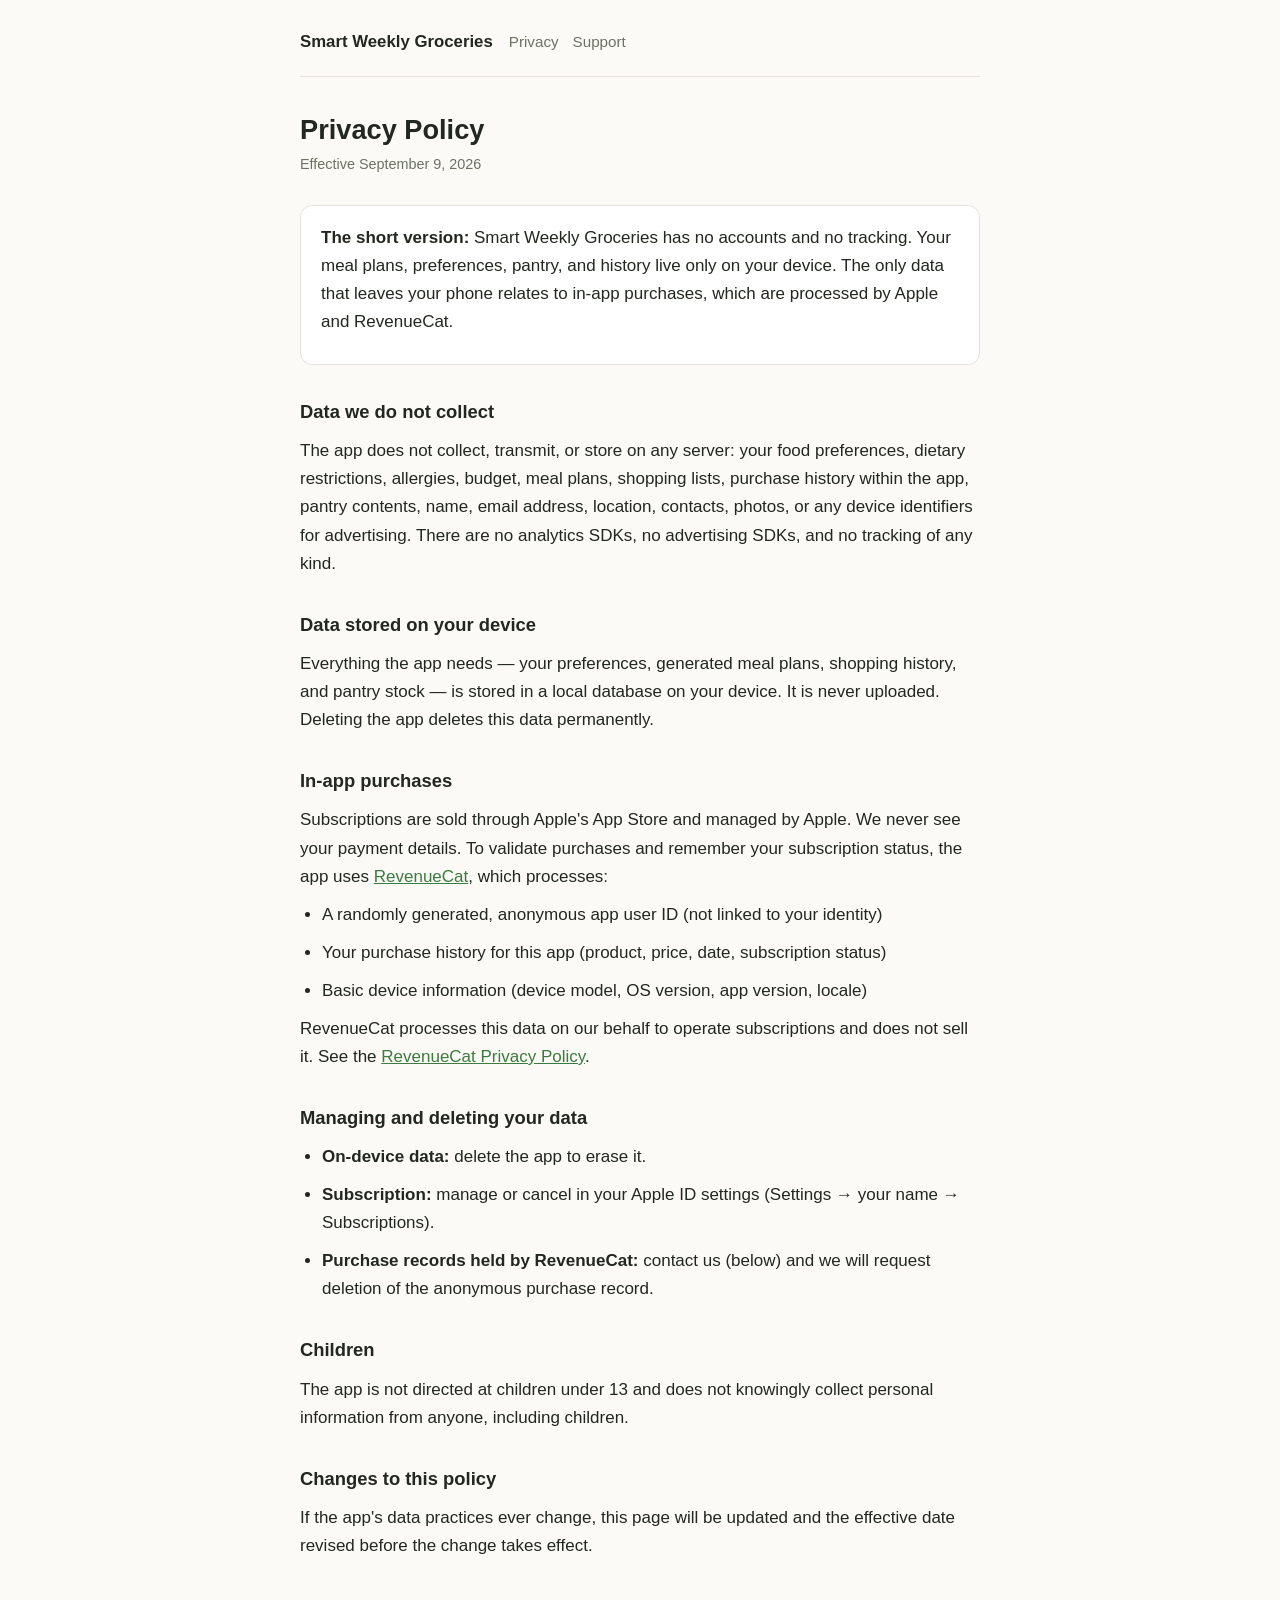
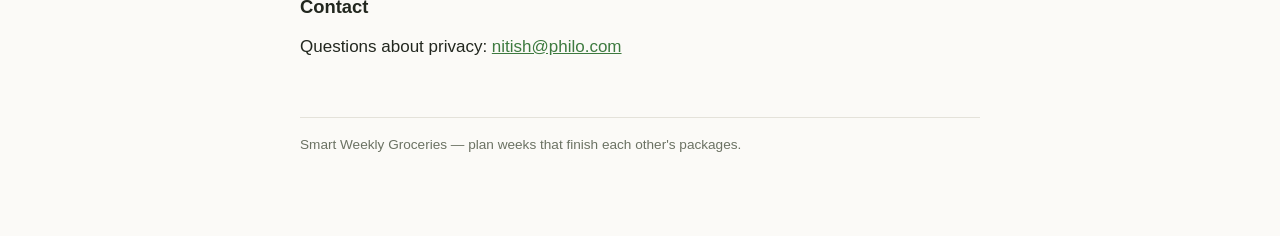
==== privacy/index.html @ e9aa538c "Add privacy policy, support page, and landing page Co-Authored-By: Claude Fable 5 <noreply@anthropic" ====
<!doctype html>
<html lang="en">
<head>
<meta charset="utf-8">
<meta name="viewport" content="width=device-width, initial-scale=1">
<title>Privacy Policy — Smart Weekly Groceries</title>
<link rel="stylesheet" href="../style.css">
</head>
<body>
<header class="site">
  <a class="brand" href="../">Smart Weekly Groceries</a>
  <nav><a href="./">Privacy</a><a href="../support/">Support</a></nav>
</header>
<main>
  <h1>Privacy Policy</h1>
  <p class="updated">Effective September 9, 2026</p>

  <div class="card">
    <p><strong>The short version:</strong> Smart Weekly Groceries has no accounts and no
    tracking. Your meal plans, preferences, pantry, and history live only on your
    device. The only data that leaves your phone relates to in-app purchases, which
    are processed by Apple and RevenueCat.</p>
  </div>

  <h2>Data we do not collect</h2>
  <p>The app does not collect, transmit, or store on any server: your food
  preferences, dietary restrictions, allergies, budget, meal plans, shopping
  lists, purchase history within the app, pantry contents, name, email address,
  location, contacts, photos, or any device identifiers for advertising. There
  are no analytics SDKs, no advertising SDKs, and no tracking of any kind.</p>

  <h2>Data stored on your device</h2>
  <p>Everything the app needs — your preferences, generated meal plans, shopping
  history, and pantry stock — is stored in a local database on your device. It is
  never uploaded. Deleting the app deletes this data permanently.</p>

  <h2>In-app purchases</h2>
  <p>Subscriptions are sold through Apple's App Store and managed by Apple. We
  never see your payment details. To validate purchases and remember your
  subscription status, the app uses
  <a href="https://www.revenuecat.com">RevenueCat</a>, which processes:</p>
  <ul>
    <li>A randomly generated, anonymous app user ID (not linked to your identity)</li>
    <li>Your purchase history for this app (product, price, date, subscription status)</li>
    <li>Basic device information (device model, OS version, app version, locale)</li>
  </ul>
  <p>RevenueCat processes this data on our behalf to operate subscriptions and
  does not sell it. See the
  <a href="https://www.revenuecat.com/privacy">RevenueCat Privacy Policy</a>.</p>

  <h2>Managing and deleting your data</h2>
  <ul>
    <li><strong>On-device data:</strong> delete the app to erase it.</li>
    <li><strong>Subscription:</strong> manage or cancel in your Apple ID settings
      (Settings → your name → Subscriptions).</li>
    <li><strong>Purchase records held by RevenueCat:</strong> contact us (below) and
      we will request deletion of the anonymous purchase record.</li>
  </ul>

  <h2>Children</h2>
  <p>The app is not directed at children under 13 and does not knowingly collect
  personal information from anyone, including children.</p>

  <h2>Changes to this policy</h2>
  <p>If the app's data practices ever change, this page will be updated and the
  effective date revised before the change takes effect.</p>

  <h2>Contact</h2>
  <p>Questions about privacy: <a href="mailto:nitish@philo.com">nitish@philo.com</a></p>
</main>
<footer>Smart Weekly Groceries — plan weeks that finish each other's packages.</footer>
</body>
</html>
---- style.css ----
:root {
  --bg: #fbfaf7;
  --surface: #ffffff;
  --text: #22271f;
  --muted: #6b7263;
  --accent: #3d7a3f;
  --border: #e4e2da;
}
* { box-sizing: border-box; margin: 0; padding: 0; }
body {
  background: var(--bg);
  color: var(--text);
  font: 17px/1.65 -apple-system, BlinkMacSystemFont, "Segoe UI", Roboto, sans-serif;
  padding: 0 20px 80px;
}
main { max-width: 680px; margin: 0 auto; }
header.site {
  max-width: 680px; margin: 0 auto; padding: 28px 0 20px;
  display: flex; align-items: baseline; gap: 16px; flex-wrap: wrap;
  border-bottom: 1px solid var(--border); margin-bottom: 36px;
}
header.site .brand { font-weight: 700; font-size: 1.05rem; color: var(--text); text-decoration: none; }
header.site nav a { color: var(--muted); text-decoration: none; margin-right: 14px; font-size: .95rem; }
header.site nav a:hover { color: var(--accent); }
h1 { font-size: 1.7rem; line-height: 1.25; margin-bottom: 6px; }
.updated { color: var(--muted); font-size: .9rem; margin-bottom: 28px; }
h2 { font-size: 1.15rem; margin: 32px 0 10px; }
p, li { margin-bottom: 10px; }
ul { padding-left: 22px; }
a { color: var(--accent); }
.card {
  background: var(--surface); border: 1px solid var(--border);
  border-radius: 12px; padding: 18px 20px; margin: 18px 0;
}
footer { max-width: 680px; margin: 56px auto 0; color: var(--muted); font-size: .85rem; border-top: 1px solid var(--border); padding-top: 16px; }
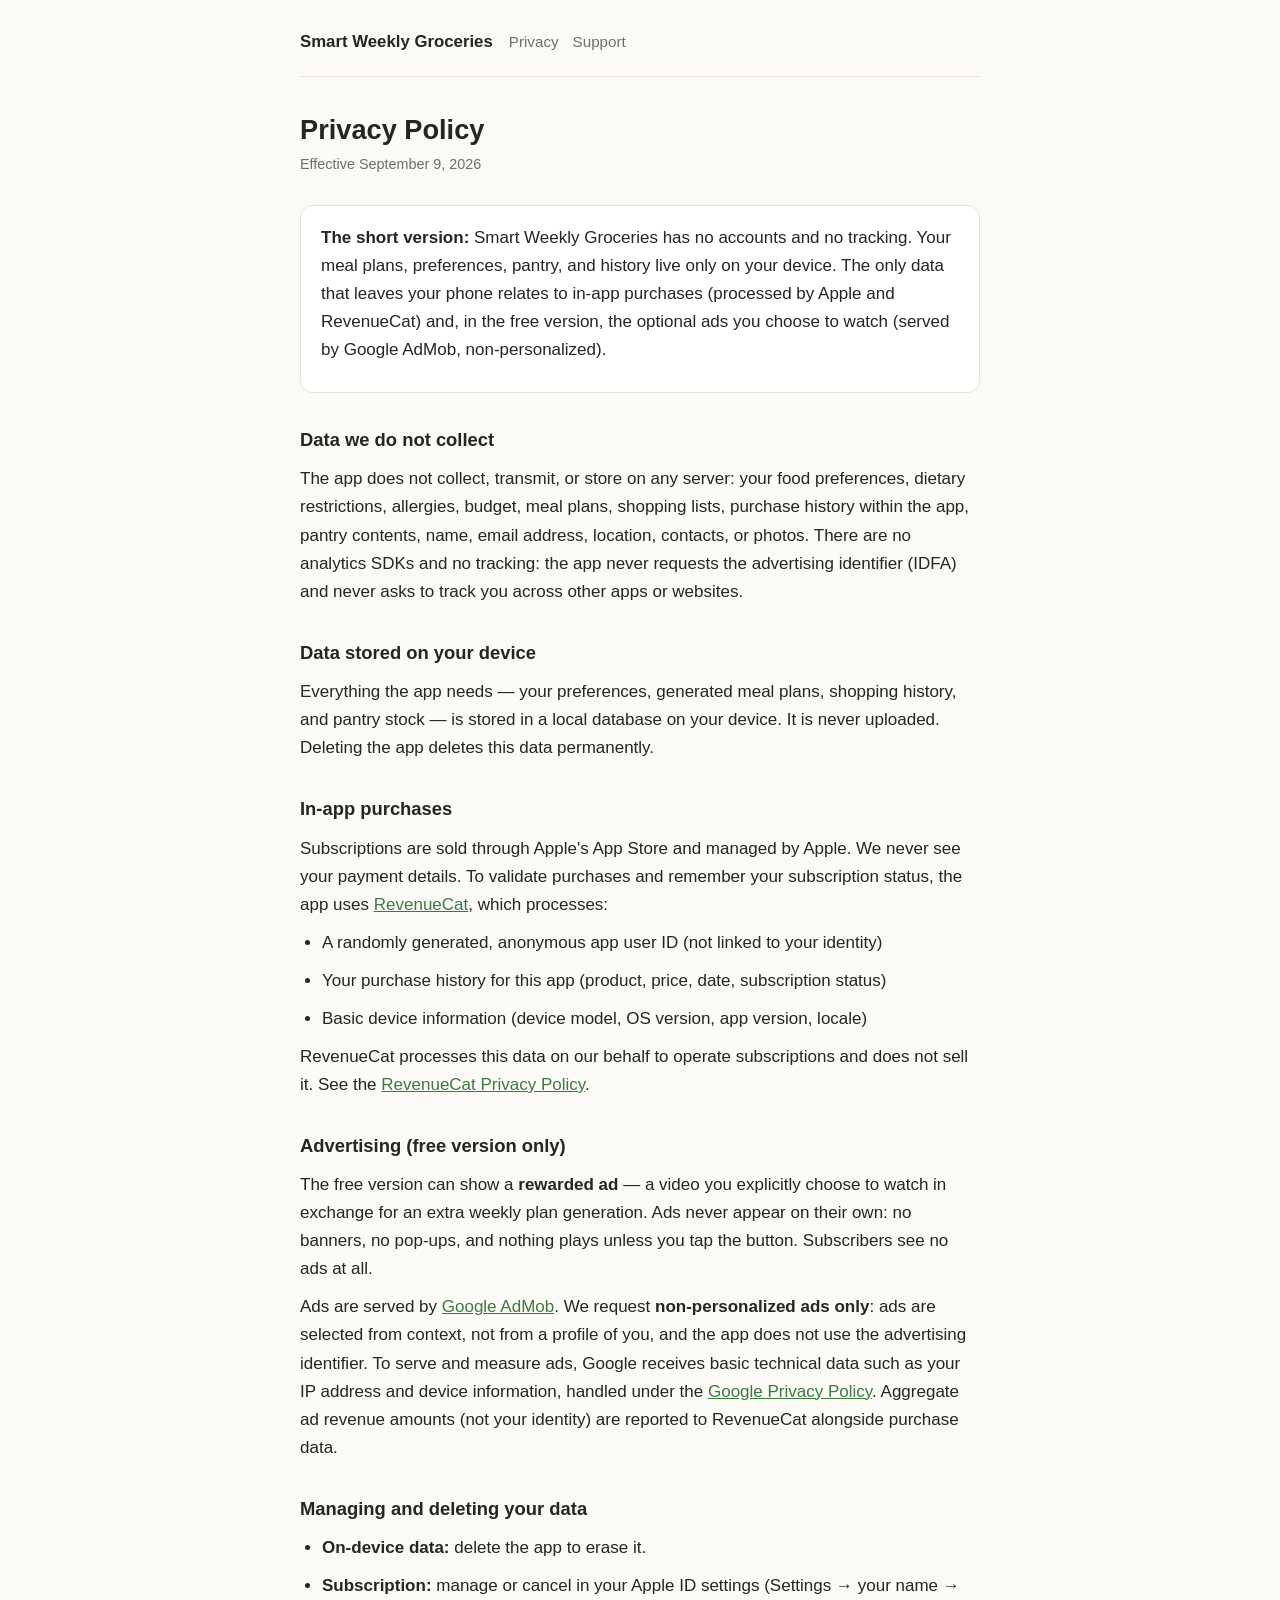
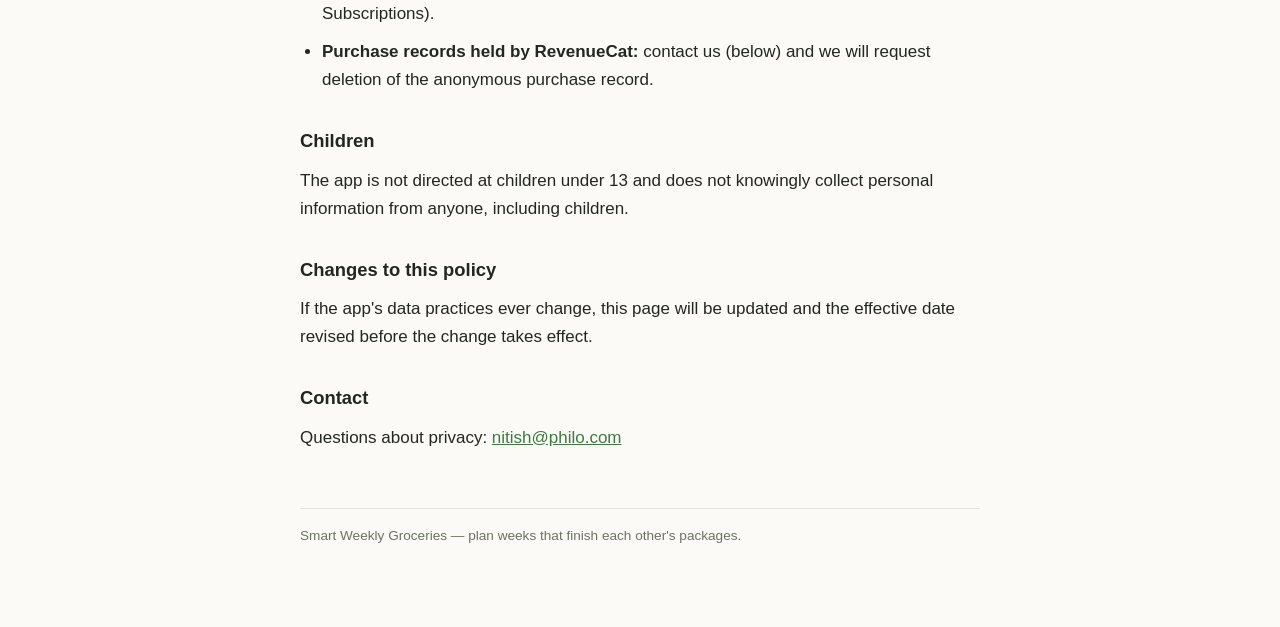
==== commit 04bb7c9c: "Cover rewarded non-personalized ads in privacy policy and FAQ Co-Authored-By: Claude Fable 5 <norepl" ====
--- a/privacy/index.html
+++ b/privacy/index.html
@@ -18,16 +18,18 @@
   <div class="card">
     <p><strong>The short version:</strong> Smart Weekly Groceries has no accounts and no
     tracking. Your meal plans, preferences, pantry, and history live only on your
-    device. The only data that leaves your phone relates to in-app purchases, which
-    are processed by Apple and RevenueCat.</p>
+    device. The only data that leaves your phone relates to in-app purchases
+    (processed by Apple and RevenueCat) and, in the free version, the optional
+    ads you choose to watch (served by Google AdMob, non-personalized).</p>
   </div>
 
   <h2>Data we do not collect</h2>
   <p>The app does not collect, transmit, or store on any server: your food
   preferences, dietary restrictions, allergies, budget, meal plans, shopping
   lists, purchase history within the app, pantry contents, name, email address,
-  location, contacts, photos, or any device identifiers for advertising. There
-  are no analytics SDKs, no advertising SDKs, and no tracking of any kind.</p>
+  location, contacts, or photos. There are no analytics SDKs and no tracking:
+  the app never requests the advertising identifier (IDFA) and never asks to
+  track you across other apps or websites.</p>
 
   <h2>Data stored on your device</h2>
   <p>Everything the app needs — your preferences, generated meal plans, shopping
@@ -47,6 +49,20 @@
   <p>RevenueCat processes this data on our behalf to operate subscriptions and
   does not sell it. See the
   <a href="https://www.revenuecat.com/privacy">RevenueCat Privacy Policy</a>.</p>
+
+  <h2>Advertising (free version only)</h2>
+  <p>The free version can show a <strong>rewarded ad</strong> — a video you
+  explicitly choose to watch in exchange for an extra weekly plan generation.
+  Ads never appear on their own: no banners, no pop-ups, and nothing plays
+  unless you tap the button. Subscribers see no ads at all.</p>
+  <p>Ads are served by <a href="https://support.google.com/admob">Google
+  AdMob</a>. We request <strong>non-personalized ads only</strong>: ads are
+  selected from context, not from a profile of you, and the app does not use
+  the advertising identifier. To serve and measure ads, Google receives basic
+  technical data such as your IP address and device information, handled under
+  the <a href="https://policies.google.com/privacy">Google Privacy
+  Policy</a>. Aggregate ad revenue amounts (not your identity) are reported to
+  RevenueCat alongside purchase data.</p>
 
   <h2>Managing and deleting your data</h2>
   <ul>
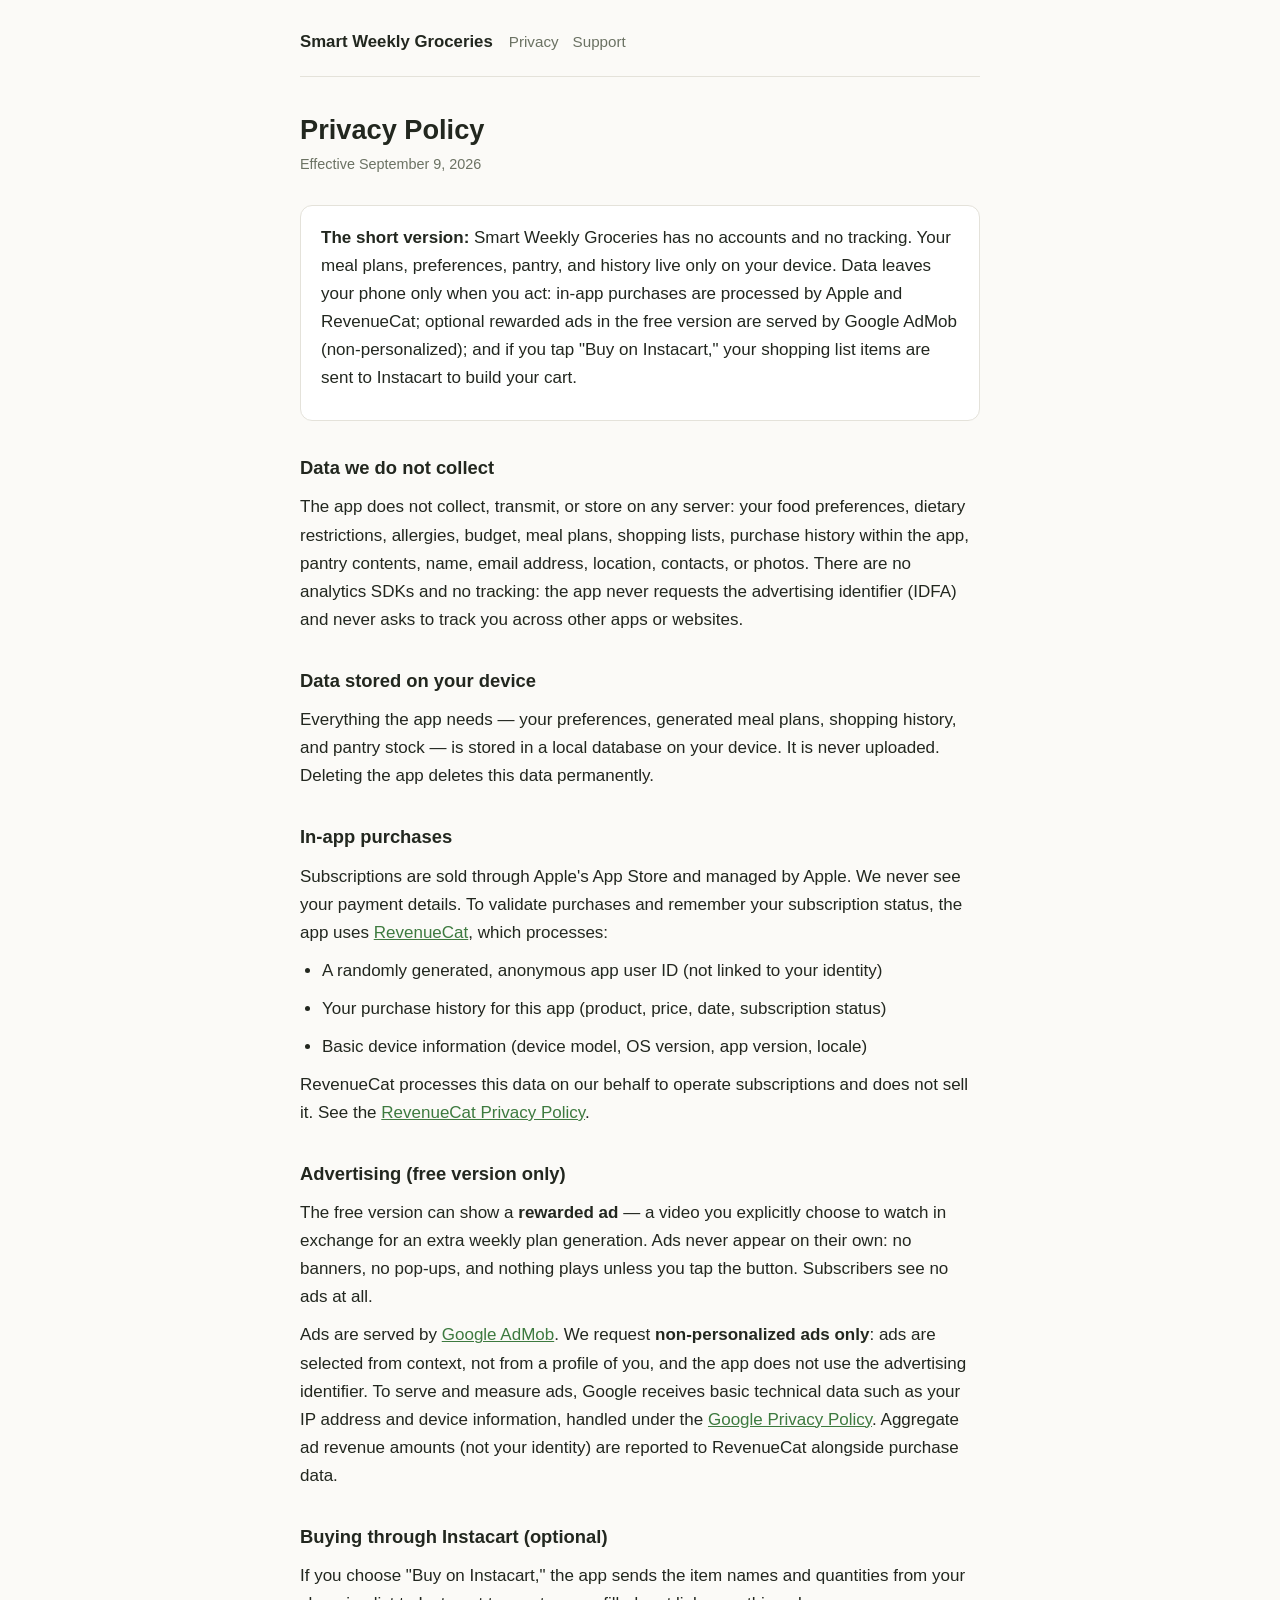
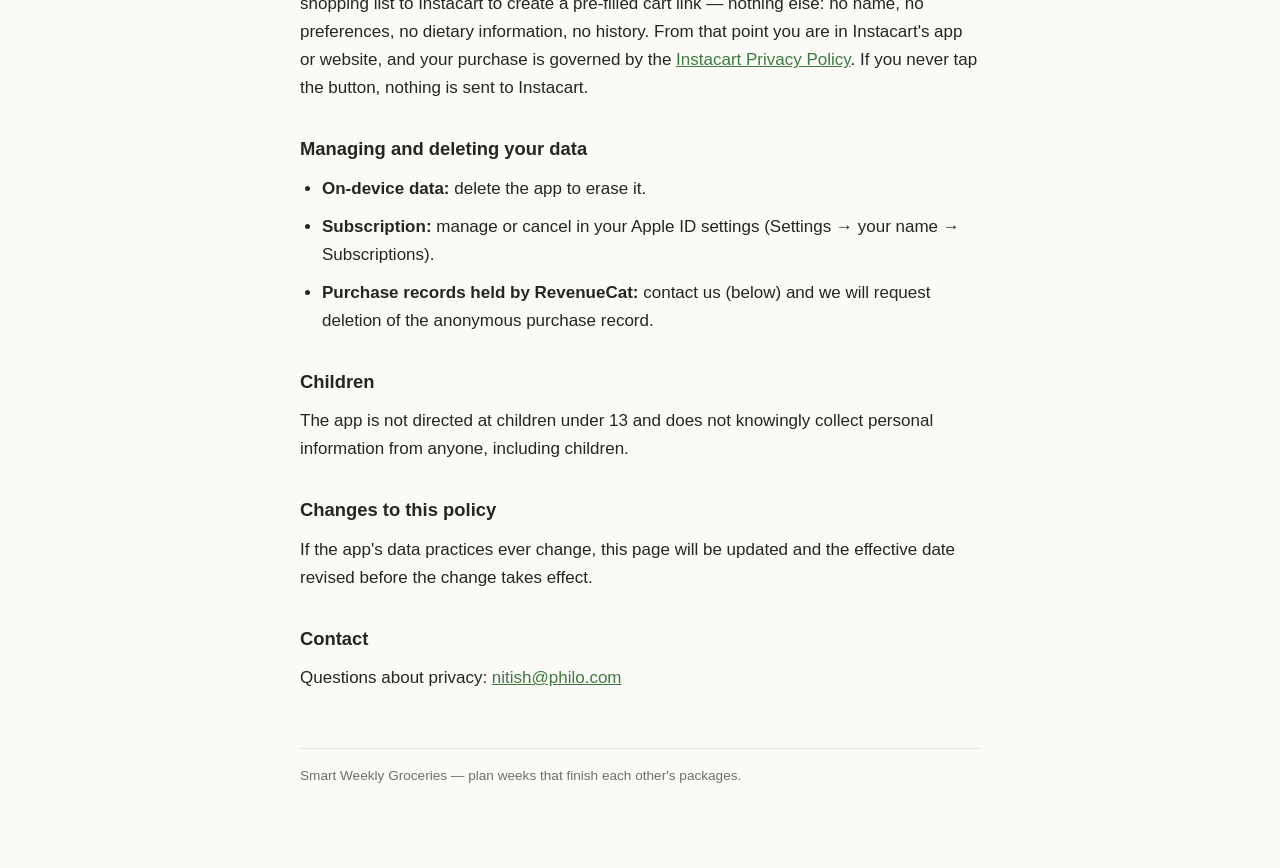
==== commit 8f16a7bf: "Disclose Instacart shopping-list sharing in privacy policy" ====
--- a/privacy/index.html
+++ b/privacy/index.html
@@ -18,9 +18,11 @@
   <div class="card">
     <p><strong>The short version:</strong> Smart Weekly Groceries has no accounts and no
     tracking. Your meal plans, preferences, pantry, and history live only on your
-    device. The only data that leaves your phone relates to in-app purchases
-    (processed by Apple and RevenueCat) and, in the free version, the optional
-    ads you choose to watch (served by Google AdMob, non-personalized).</p>
+    device. Data leaves your phone only when you act: in-app purchases are
+    processed by Apple and RevenueCat; optional rewarded ads in the free
+    version are served by Google AdMob (non-personalized); and if you tap
+    "Buy on Instacart," your shopping list items are sent to Instacart to
+    build your cart.</p>
   </div>
 
   <h2>Data we do not collect</h2>
@@ -64,6 +66,15 @@
   Policy</a>. Aggregate ad revenue amounts (not your identity) are reported to
   RevenueCat alongside purchase data.</p>
 
+  <h2>Buying through Instacart (optional)</h2>
+  <p>If you choose "Buy on Instacart," the app sends the item names and
+  quantities from your shopping list to Instacart to create a pre-filled cart
+  link — nothing else: no name, no preferences, no dietary information, no
+  history. From that point you are in Instacart's app or website, and your
+  purchase is governed by the
+  <a href="https://www.instacart.com/privacy">Instacart Privacy Policy</a>.
+  If you never tap the button, nothing is sent to Instacart.</p>
+
   <h2>Managing and deleting your data</h2>
   <ul>
     <li><strong>On-device data:</strong> delete the app to erase it.</li>
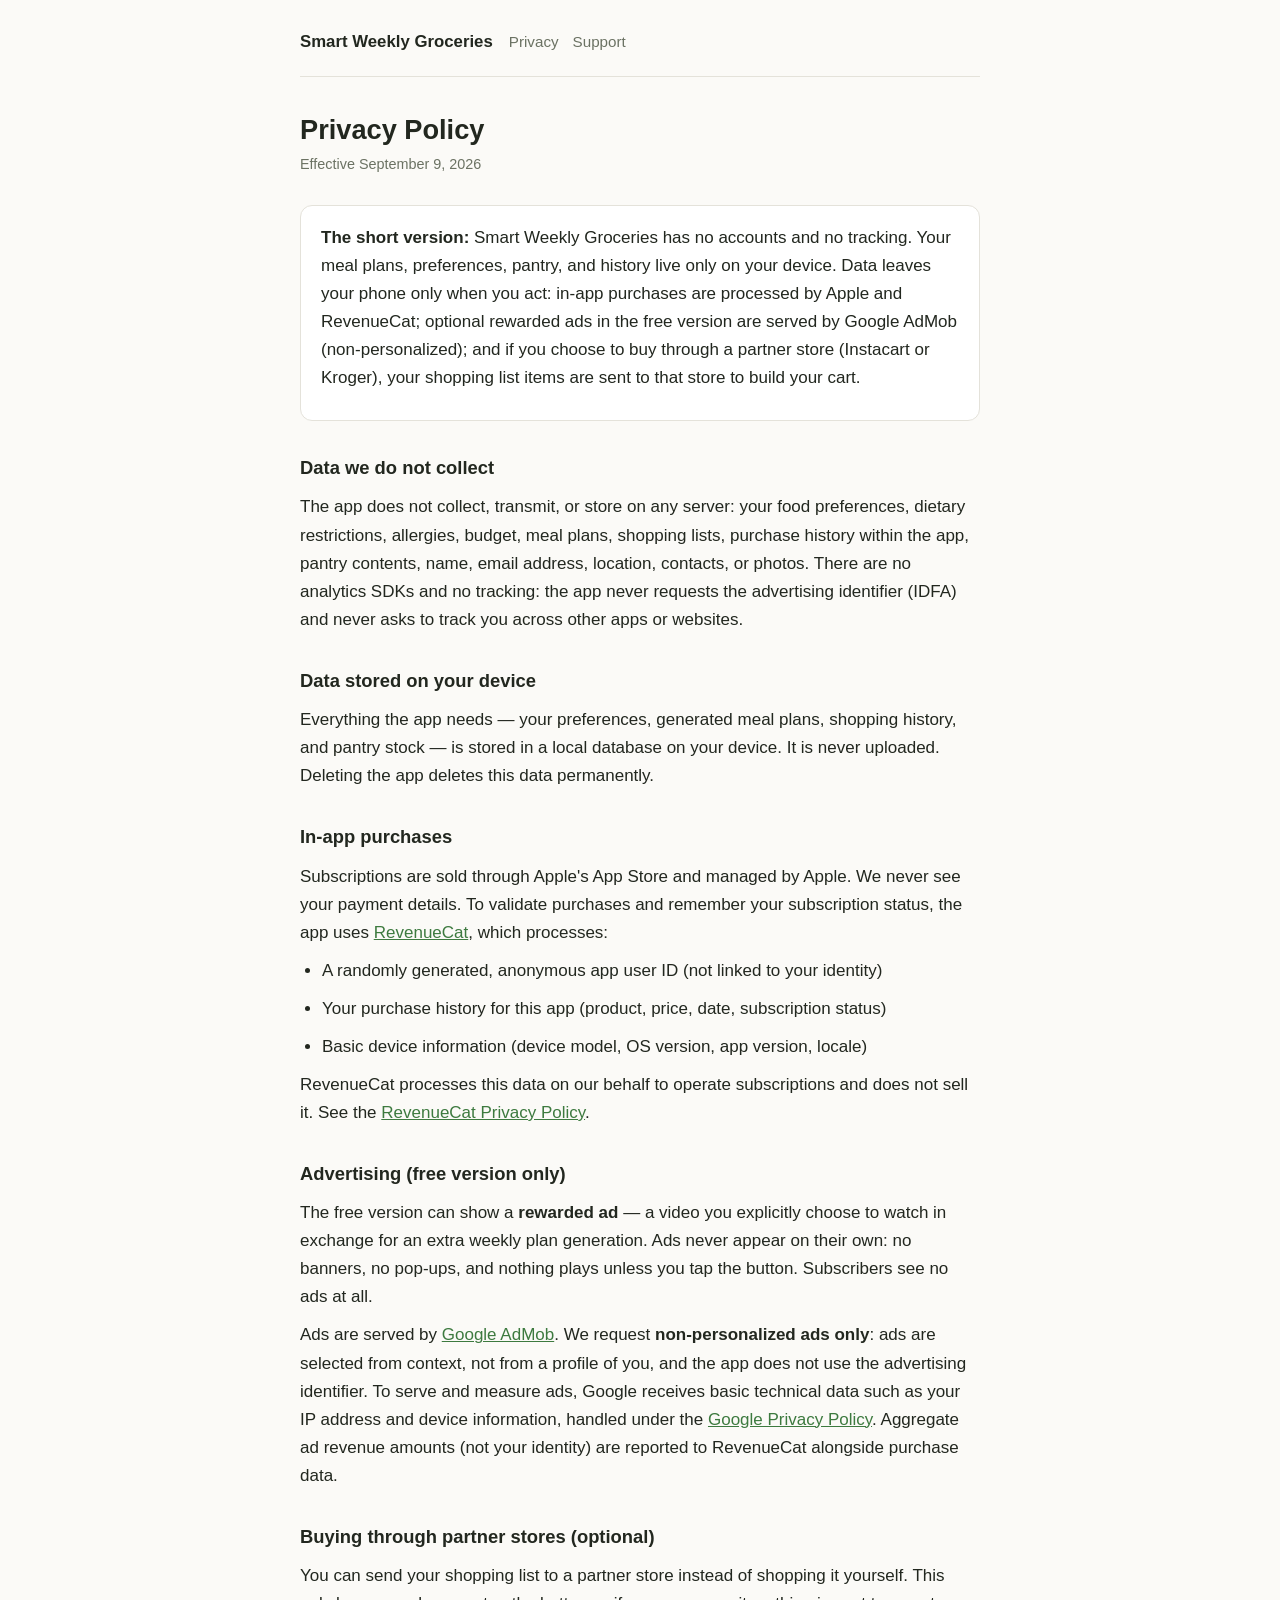
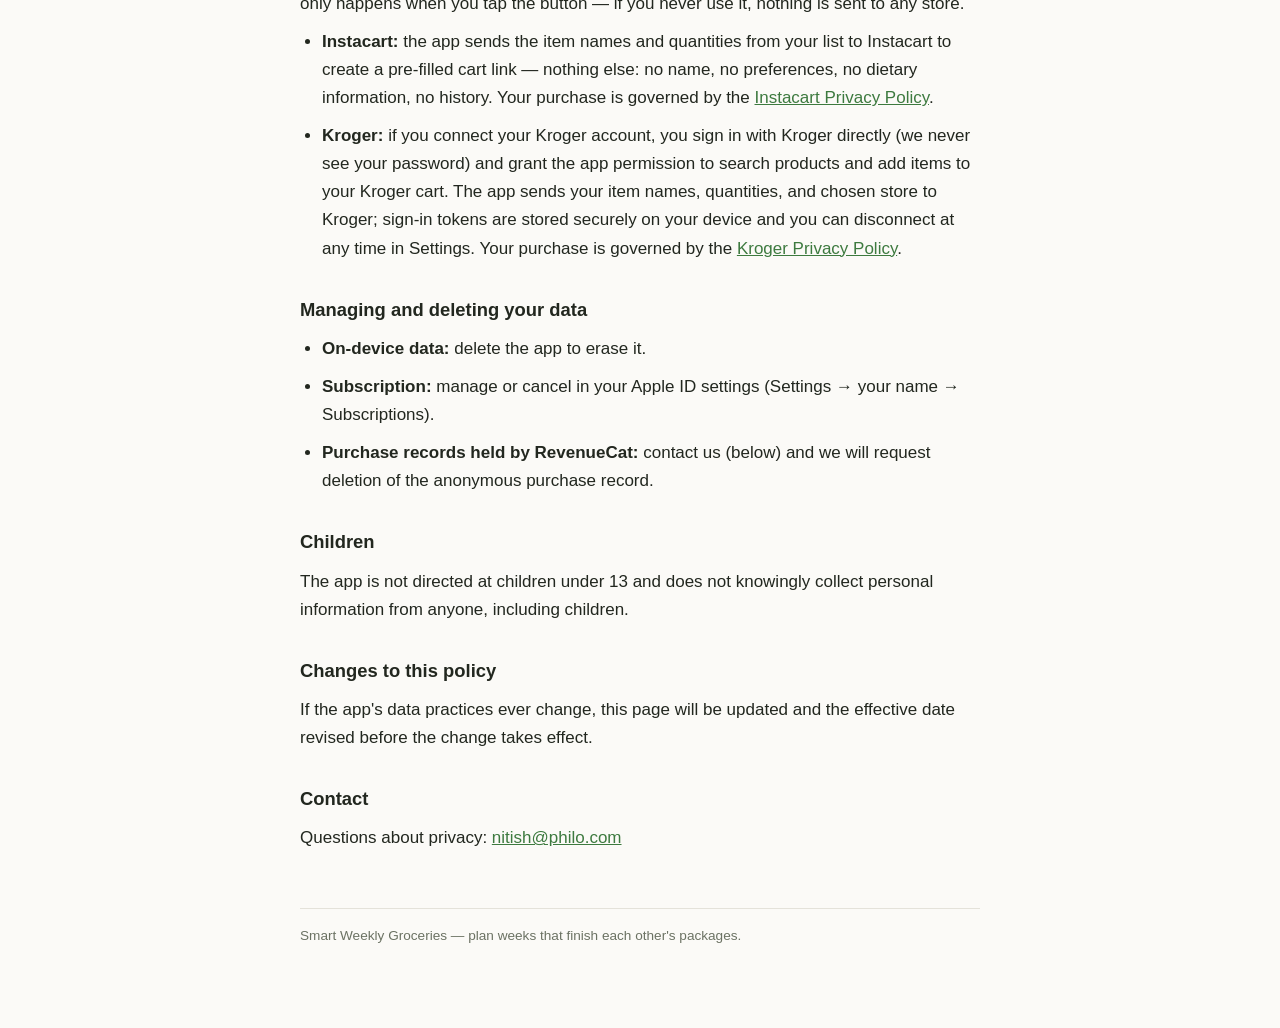
==== commit cb6f3c12: "Generalize partner-store section: Instacart and Kroger" ====
--- a/privacy/index.html
+++ b/privacy/index.html
@@ -20,9 +20,9 @@
     tracking. Your meal plans, preferences, pantry, and history live only on your
     device. Data leaves your phone only when you act: in-app purchases are
     processed by Apple and RevenueCat; optional rewarded ads in the free
-    version are served by Google AdMob (non-personalized); and if you tap
-    "Buy on Instacart," your shopping list items are sent to Instacart to
-    build your cart.</p>
+    version are served by Google AdMob (non-personalized); and if you choose
+    to buy through a partner store (Instacart or Kroger), your shopping list
+    items are sent to that store to build your cart.</p>
   </div>
 
   <h2>Data we do not collect</h2>
@@ -66,14 +66,25 @@
   Policy</a>. Aggregate ad revenue amounts (not your identity) are reported to
   RevenueCat alongside purchase data.</p>
 
-  <h2>Buying through Instacart (optional)</h2>
-  <p>If you choose "Buy on Instacart," the app sends the item names and
-  quantities from your shopping list to Instacart to create a pre-filled cart
-  link — nothing else: no name, no preferences, no dietary information, no
-  history. From that point you are in Instacart's app or website, and your
-  purchase is governed by the
-  <a href="https://www.instacart.com/privacy">Instacart Privacy Policy</a>.
-  If you never tap the button, nothing is sent to Instacart.</p>
+  <h2>Buying through partner stores (optional)</h2>
+  <p>You can send your shopping list to a partner store instead of shopping it
+  yourself. This only happens when you tap the button — if you never use it,
+  nothing is sent to any store.</p>
+  <ul>
+    <li><strong>Instacart:</strong> the app sends the item names and
+    quantities from your list to Instacart to create a pre-filled cart link —
+    nothing else: no name, no preferences, no dietary information, no history.
+    Your purchase is governed by the
+    <a href="https://www.instacart.com/privacy">Instacart Privacy Policy</a>.</li>
+    <li><strong>Kroger:</strong> if you connect your Kroger account, you sign
+    in with Kroger directly (we never see your password) and grant the app
+    permission to search products and add items to your Kroger cart. The app
+    sends your item names, quantities, and chosen store to Kroger; sign-in
+    tokens are stored securely on your device and you can disconnect at any
+    time in Settings. Your purchase is governed by the
+    <a href="https://www.kroger.com/i/privacy-policy">Kroger Privacy
+    Policy</a>.</li>
+  </ul>
 
   <h2>Managing and deleting your data</h2>
   <ul>
